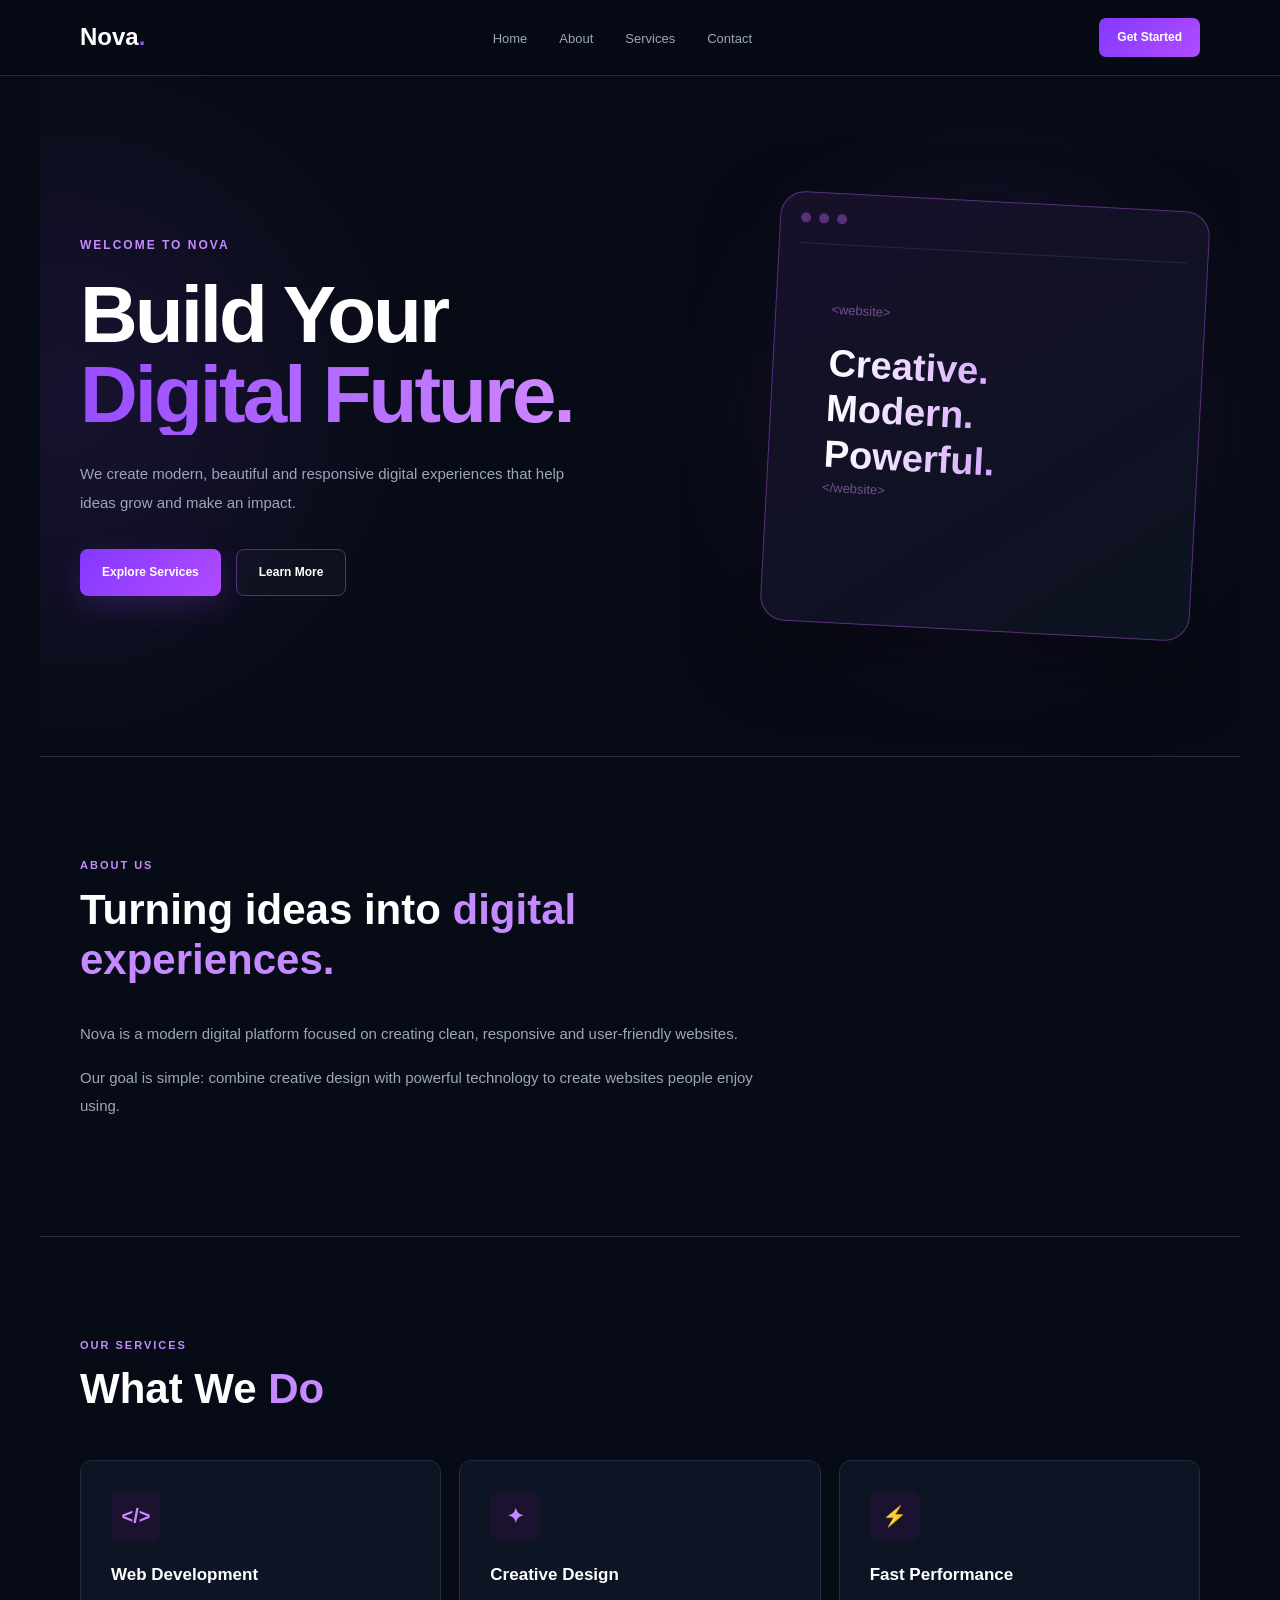
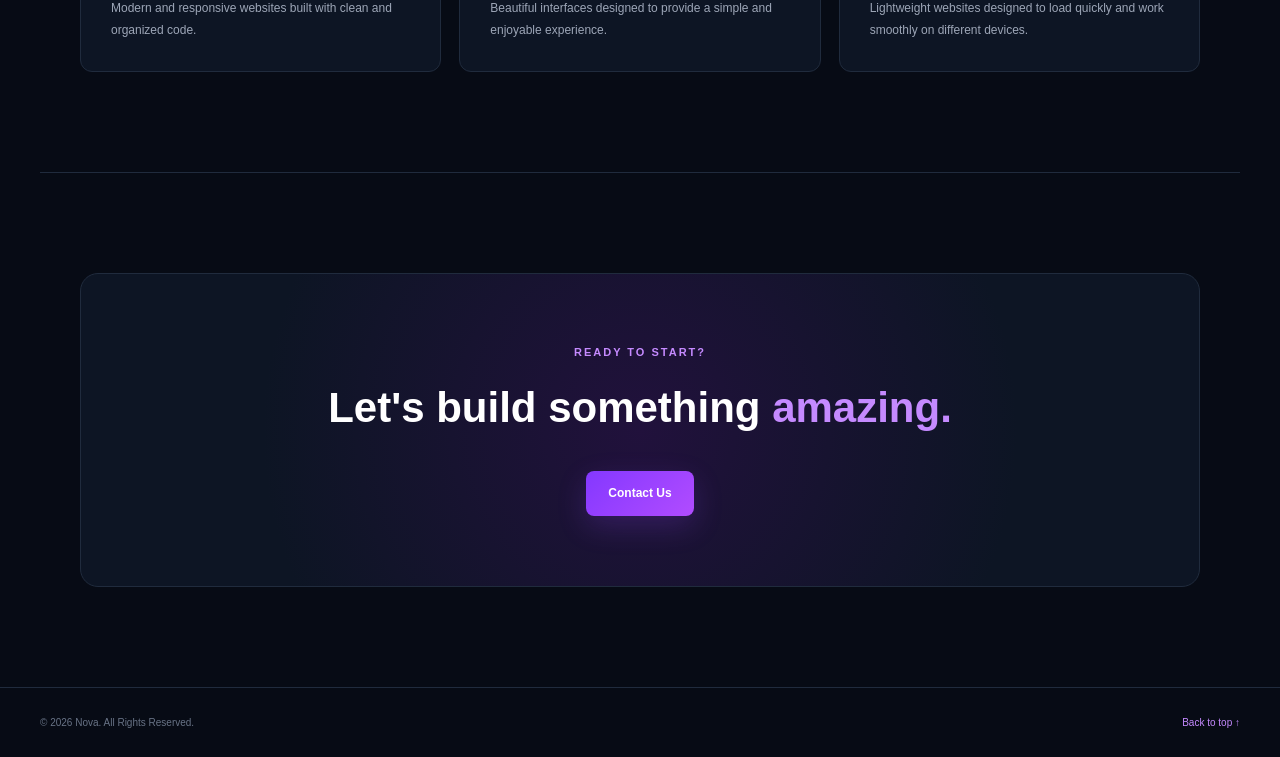
==== project1.html @ 2007ede8 "Add modern landing page with HTML, CSS, and image assets - Created project1.html for the landing pag" ====
<!doctype html>
<html lang="en">
  <head>
    <meta charset="UTF-8" />
    <meta name="viewport" content="width=device-width, initial-scale=1.0" />

    <title>Modern Landing Page</title>

    <link rel="stylesheet" href="project1.css" />
  </head>

  <body>
    <!-- ================= NAVBAR ================= -->

    <header>
      <nav class="navbar">
        <a href="#" class="logo"> Nova<span>.</span> </a>

        <ul class="nav-links">
          <li><a href="#home">Home</a></li>
          <li><a href="#about">About</a></li>
          <li><a href="#services">Services</a></li>
          <li><a href="#contact">Contact</a></li>
        </ul>

        <a href="#contact" class="nav-button"> Get Started </a>
      </nav>
    </header>

    <!-- ================= HERO ================= -->

    <main>
      <section class="hero" id="home">
        <div class="hero-content">
          <p class="small-title">WELCOME TO NOVA</p>

          <h1>
            Build Your
            <span>Digital Future.</span>
          </h1>

          <p class="hero-text">
            We create modern, beautiful and responsive digital experiences that
            help ideas grow and make an impact.
          </p>

          <div class="hero-buttons">
            <a href="#services" class="primary-button"> Explore Services </a>

            <a href="#about" class="secondary-button"> Learn More </a>
          </div>
        </div>

        <!-- Hero Card -->

        <div class="hero-visual">
          <div class="glow"></div>

          <div class="visual-card">
            <div class="card-top">
              <span></span>
              <span></span>
              <span></span>
            </div>

            <div class="code-area">
              <p>&lt;website&gt;</p>

              <h3>Creative.</h3>

              <h3>Modern.</h3>

              <h3>Powerful.</h3>

              <p>&lt;/website&gt;</p>
            </div>
          </div>
        </div>
      </section>

      <!-- ================= ABOUT ================= -->

      <section class="about" id="about">
        <div class="section-title">
          <p>ABOUT US</p>

          <h2>
            Turning ideas into
            <span>digital experiences.</span>
          </h2>
        </div>

        <div class="about-content">
          <p>
            Nova is a modern digital platform focused on creating clean,
            responsive and user-friendly websites.
          </p>

          <p>
            Our goal is simple: combine creative design with powerful technology
            to create websites people enjoy using.
          </p>
        </div>
      </section>

      <!-- ================= SERVICES ================= -->

      <section class="services" id="services">
        <div class="section-title">
          <p>OUR SERVICES</p>

          <h2>What We <span>Do</span></h2>
        </div>

        <div class="service-container">
          <div class="service-card">
            <div class="service-icon">&lt;/&gt;</div>

            <h3>Web Development</h3>

            <p>
              Modern and responsive websites built with clean and organized
              code.
            </p>
          </div>

          <div class="service-card">
            <div class="service-icon">✦</div>

            <h3>Creative Design</h3>

            <p>
              Beautiful interfaces designed to provide a simple and enjoyable
              experience.
            </p>
          </div>

          <div class="service-card">
            <div class="service-icon">⚡</div>

            <h3>Fast Performance</h3>

            <p>
              Lightweight websites designed to load quickly and work smoothly on
              different devices.
            </p>
          </div>
        </div>
      </section>

      <!-- ================= CONTACT ================= -->

      <section class="contact" id="contact">
        <div class="contact-box">
          <p>READY TO START?</p>

          <h2>
            Let's build something
            <span>amazing.</span>
          </h2>

          <a href="mailto:hello@example.com" class="primary-button">
            Contact Us
          </a>
        </div>
      </section>
    </main>

    <!-- ================= FOOTER ================= -->

    <footer>
      <p>© 2026 Nova. All Rights Reserved.</p>

      <a href="#home"> Back to top ↑ </a>
    </footer>
  </body>
</html>
---- project1.css ----
/* =====================================================
   RESET
===================================================== */

* {
    margin: 0;
    padding: 0;
    box-sizing: border-box;
}

html {
    scroll-behavior: smooth;
}

body {
    font-family: Arial, Helvetica, sans-serif;
    background: #070b15;
    color: #ffffff;
    line-height: 1.6;
}

a {
    text-decoration: none;
}

ul {
    list-style: none;
}


/* =====================================================
   COLORS
===================================================== */

:root {
    --background: #070b15;
    --card: #0d1524;
    --border: #202b3d;
    --purple: #984cff;
    --purple-light: #c58aff;
    --white: #ffffff;
    --text: #dfe3eb;
    --muted: #9da6b7;
}


/* =====================================================
   NAVBAR
===================================================== */

header {
    position: sticky;
    top: 0;
    z-index: 1000;

    background: rgba(7, 11, 21, 0.92);
    border-bottom: 1px solid var(--border);

    backdrop-filter: blur(12px);
}

.navbar {
    max-width: 1200px;
    min-height: 75px;

    margin: auto;
    padding: 0 40px;

    display: flex;
    align-items: center;
    justify-content: space-between;
}

.logo {
    color: white;
    font-size: 24px;
    font-weight: 800;
}

.logo span {
    color: var(--purple);
}

.nav-links {
    display: flex;
    gap: 32px;
}

.nav-links a {
    color: var(--muted);
    font-size: 13px;
    transition: 0.3s;
}

.nav-links a:hover {
    color: white;
}

.nav-button {
    padding: 10px 18px;

    color: white;
    font-size: 12px;
    font-weight: 700;

    border-radius: 7px;

    background: linear-gradient(
        135deg,
        #8438ff,
        #b14cff
    );

    transition: 0.3s;
}

.nav-button:hover {
    transform: translateY(-3px);
    box-shadow: 0 10px 25px rgba(152, 76, 255, 0.3);
}


/* =====================================================
   HERO
===================================================== */

.hero {
    position: relative;

    max-width: 1200px;
    min-height: 680px;

    margin: auto;
    padding: 100px 40px;

    display: flex;
    align-items: center;
    justify-content: space-between;

    gap: 70px;

    overflow: hidden;
}

.hero::before {
    content: "";

    position: absolute;

    width: 450px;
    height: 450px;

    left: -200px;
    top: 100px;

    background: var(--purple);
    opacity: 0.12;

    filter: blur(120px);
    border-radius: 50%;
}

.hero-content {
    position: relative;
    z-index: 2;

    max-width: 600px;
}

.small-title {
    color: var(--purple-light);

    font-size: 12px;
    font-weight: 700;

    letter-spacing: 2px;

    margin-bottom: 20px;
}

.hero h1 {
    font-size: clamp(50px, 7vw, 80px);
    line-height: 1;

    margin-bottom: 25px;

    letter-spacing: -3px;
}

.hero h1 span {
    display: block;

    background: linear-gradient(
        90deg,
        #984cff,
        #d18cff
    );

    -webkit-background-clip: text;
    -webkit-text-fill-color: transparent;
}

.hero-text {
    max-width: 520px;

    color: var(--muted);

    font-size: 15px;
    line-height: 1.9;
}

.hero-buttons {
    display: flex;
    gap: 15px;

    margin-top: 32px;
}


/* =====================================================
   BUTTONS
===================================================== */

.primary-button,
.secondary-button {
    display: inline-flex;

    align-items: center;
    justify-content: center;

    padding: 13px 22px;

    border-radius: 8px;

    font-size: 12px;
    font-weight: 700;

    transition: 0.3s;
}

.primary-button {
    color: white;

    background: linear-gradient(
        135deg,
        #8438ff,
        #b14cff
    );

    box-shadow:
        0 10px 30px rgba(152, 76, 255, 0.2);
}

.primary-button:hover {
    transform: translateY(-4px);

    box-shadow:
        0 15px 35px rgba(152, 76, 255, 0.35);
}

.secondary-button {
    color: white;

    border: 1px solid #54327f;

    background: rgba(255, 255, 255, 0.02);
}

.secondary-button:hover {
    border-color: var(--purple);
    background: rgba(152, 76, 255, 0.1);
}


/* =====================================================
   HERO VISUAL
===================================================== */

.hero-visual {
    position: relative;

    width: 430px;
    height: 430px;

    flex-shrink: 0;
}

.glow {
    position: absolute;

    width: 330px;
    height: 330px;

    top: 50%;
    left: 50%;

    transform: translate(-50%, -50%);

    background: var(--purple);

    opacity: 0.25;

    filter: blur(100px);
    border-radius: 50%;
}

.visual-card {
    position: relative;
    z-index: 2;

    width: 100%;
    height: 100%;

    padding: 20px;

    border: 1px solid #593080;
    border-radius: 25px;

    background:
        linear-gradient(
            145deg,
            #171029,
            #0c1320
        );

    box-shadow:
        0 30px 80px rgba(0, 0, 0, 0.4);

    transform: rotate(3deg);

    transition: 0.5s;
}

.visual-card:hover {
    transform: rotate(0deg) translateY(-8px);
}

.card-top {
    display: flex;
    gap: 8px;

    padding-bottom: 20px;

    border-bottom: 1px solid var(--border);
}

.card-top span {
    width: 10px;
    height: 10px;

    border-radius: 50%;

    background: #58317d;
}

.code-area {
    padding: 55px 35px;
}

.code-area p {
    color: #73518f;

    font-size: 13px;
    margin-bottom: 20px;
}

.code-area h3 {
    font-size: 38px;
    line-height: 1.2;

    background: linear-gradient(
        90deg,
        white,
        #b45cff
    );

    -webkit-background-clip: text;
    -webkit-text-fill-color: transparent;
}


/* =====================================================
   SECTION
===================================================== */

.about,
.services,
.contact {
    max-width: 1200px;

    margin: auto;
    padding: 100px 40px;

    border-top: 1px solid var(--border);
}

.section-title p {
    color: var(--purple-light);

    font-size: 11px;
    font-weight: 700;

    letter-spacing: 2px;

    margin-bottom: 10px;
}

.section-title h2 {
    max-width: 700px;

    font-size: 42px;
    line-height: 1.2;
}

.section-title h2 span {
    color: var(--purple-light);
}


/* =====================================================
   ABOUT
===================================================== */

.about-content {
    max-width: 700px;

    margin-top: 35px;
}

.about-content p {
    color: var(--muted);

    font-size: 15px;
    line-height: 1.9;

    margin-bottom: 15px;
}


/* =====================================================
   SERVICES
===================================================== */

.service-container {
    display: grid;

    grid-template-columns: repeat(3, 1fr);

    gap: 18px;

    margin-top: 45px;
}

.service-card {
    padding: 30px;

    background: var(--card);

    border: 1px solid var(--border);
    border-radius: 12px;

    transition: 0.3s;
}

.service-card:hover {
    transform: translateY(-8px);

    border-color: #54327f;

    box-shadow:
        0 20px 40px rgba(0, 0, 0, 0.3);
}

.service-icon {
    width: 50px;
    height: 50px;

    display: flex;
    align-items: center;
    justify-content: center;

    margin-bottom: 20px;

    color: var(--purple-light);

    background: #1b1230;

    border-radius: 10px;

    font-size: 20px;
    font-weight: bold;
}

.service-card h3 {
    margin-bottom: 10px;

    font-size: 17px;
}

.service-card p {
    color: var(--muted);

    font-size: 12px;
    line-height: 1.8;
}


/* =====================================================
   CONTACT
===================================================== */

.contact {
    text-align: center;
}

.contact-box {
    padding: 70px 30px;

    border: 1px solid var(--border);
    border-radius: 18px;

    background:
        radial-gradient(
            circle at center,
            #21113c,
            #0d1524 65%
        );
}

.contact-box p {
    color: var(--purple-light);

    font-size: 11px;
    font-weight: 700;

    letter-spacing: 2px;

    margin-bottom: 12px;
}

.contact-box h2 {
    font-size: 42px;

    max-width: 650px;

    margin: 0 auto 30px;
}

.contact-box h2 span {
    color: var(--purple-light);
}


/* =====================================================
   FOOTER
===================================================== */

footer {
    min-height: 70px;

    padding: 0 40px;

    display: flex;
    align-items: center;
    justify-content: space-between;

    color: #687386;

    font-size: 10px;

    border-top: 1px solid var(--border);
}

footer a {
    color: var(--purple-light);
}


/* =====================================================
   RESPONSIVE
===================================================== */

@media (max-width: 850px) {

    .navbar {
        padding: 0 20px;
    }

    .nav-links {
        gap: 15px;
    }

    .hero {
        flex-direction: column;

        text-align: center;

        padding: 80px 20px;
    }

    .hero-content {
        max-width: 700px;
    }

    .hero-text {
        margin: auto;
    }

    .hero-buttons {
        justify-content: center;
    }

    .hero-visual {
        width: min(100%, 420px);
    }

    .service-container {
        grid-template-columns: 1fr;
    }

    .section-title h2 {
        font-size: 34px;
    }
}


@media (max-width: 600px) {

    .nav-links {
        display: none;
    }

    .navbar {
        min-height: 65px;
    }

    .hero h1 {
        font-size: 48px;
    }

    .hero-buttons {
        flex-direction: column;
        align-items: center;
    }

    .primary-button,
    .secondary-button {
        width: 210px;
    }

    .hero-visual {
        width: 100%;
        height: 350px;
    }

    .code-area {
        padding: 40px 20px;
    }

    .code-area h3 {
        font-size: 30px;
    }

    .about,
    .services,
    .contact {
        padding: 70px 20px;
    }

    .section-title h2 {
        font-size: 30px;
    }

    .contact-box h2 {
        font-size: 30px;
    }

    footer {
        padding: 20px;
        gap: 15px;
        flex-direction: column;
        justify-content: center;
    }
}
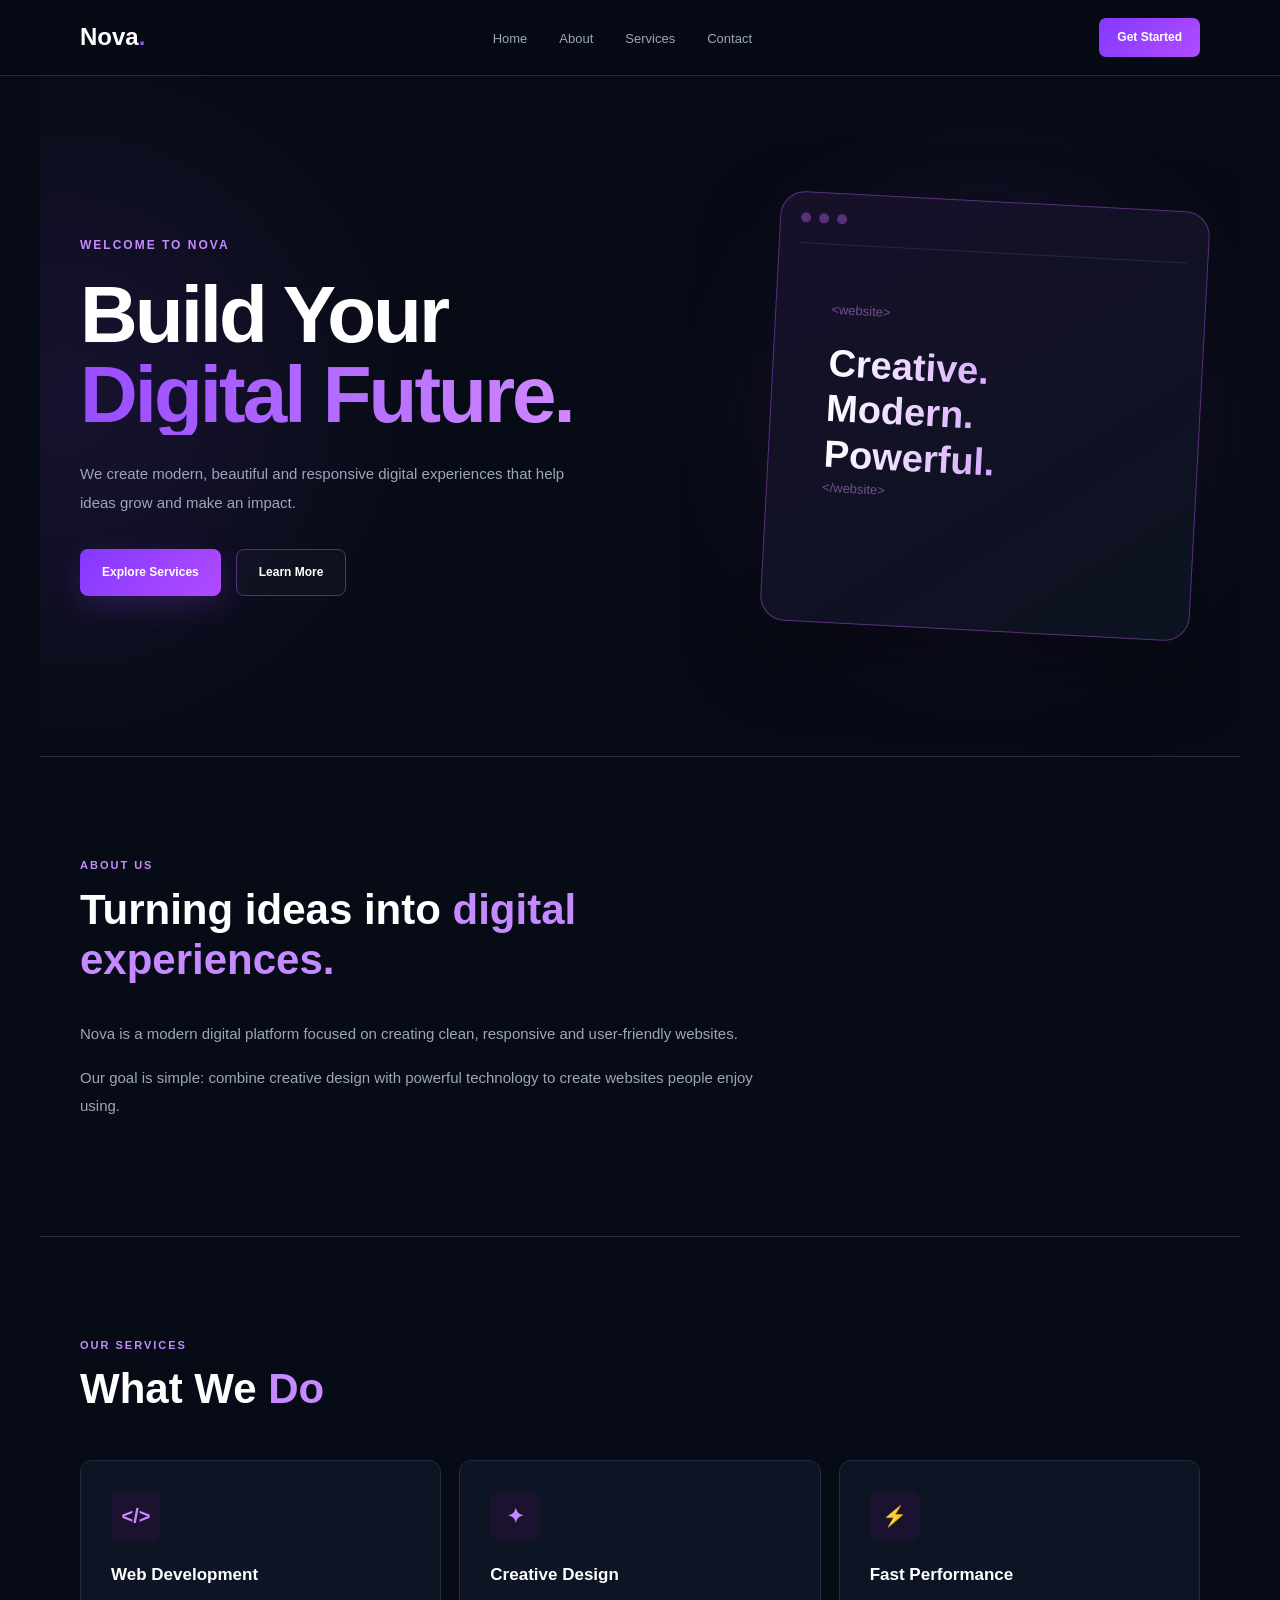
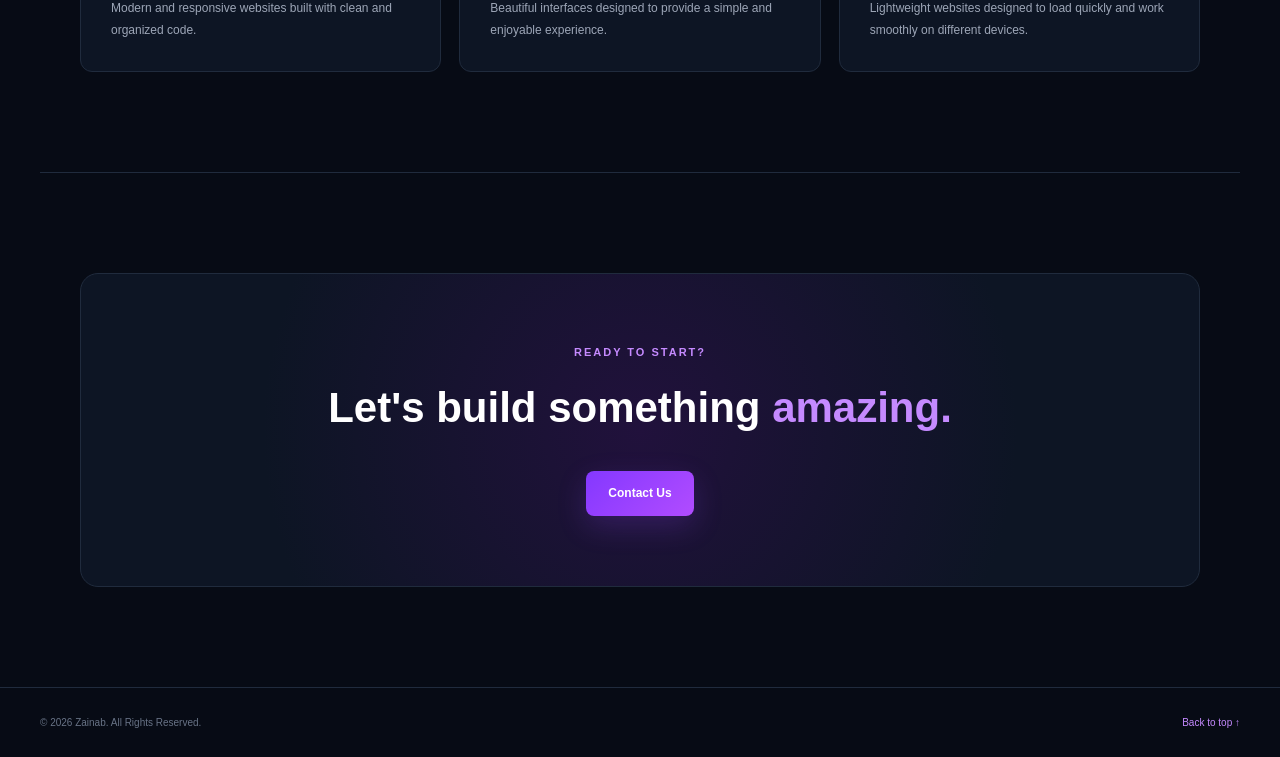
==== commit 06eea737: "Update project card titles and descriptions for clarity and consistency" ====
--- a/project1.html
+++ b/project1.html
@@ -169,7 +169,7 @@
     <!-- ================= FOOTER ================= -->
 
     <footer>
-      <p>© 2026 Nova. All Rights Reserved.</p>
+      <p>© 2026 Zainab. All Rights Reserved.</p>
 
       <a href="#home"> Back to top ↑ </a>
     </footer>
